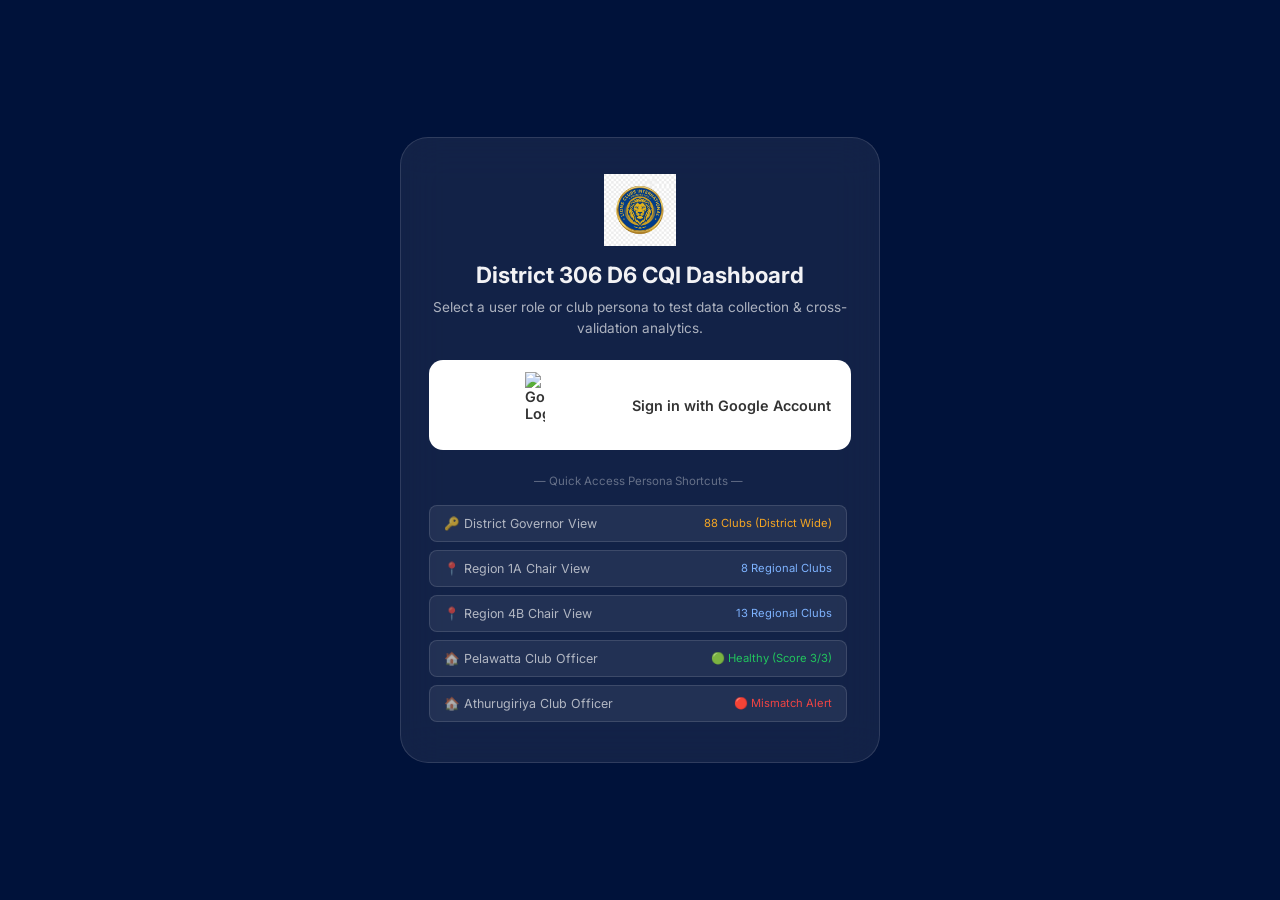
==== website/dashboard.html @ 41cb6fa5 "Initial commit Lion's Club" ====
<!DOCTYPE html>
<html lang="en">
<head>
<meta charset="UTF-8">
<meta name="viewport" content="width=device-width,initial-scale=1.0">
<title>CQI Dashboard | District 306 D6</title>
<link rel="stylesheet" href="css/style.css">
<link rel="icon" href="assets/lions-logo.png">
<style>
#loginGate { position:fixed; inset:0; background:var(--navy-deep); z-index:2000; display:flex; align-items:center; justify-content:center; padding:20px; }
.login-box { text-align:center; max-width:480px; width:100%; padding:36px 28px; background:var(--glass); border:1px solid var(--glass-border); border-radius:var(--r-xl); backdrop-filter:blur(20px); box-shadow:var(--shadow-xl); }
.login-box img { width:72px; margin:0 auto 16px; }
.login-box h2 { font-size:1.4rem; margin-bottom:8px; }
.login-box p { font-size:.85rem; margin-bottom:20px; color:var(--text-secondary); }
.google-btn { display:flex; align-items:center; justify-content:center; gap:12px; width:100%; padding:12px 20px; background:#fff; color:#333; border-radius:var(--r-md); font-weight:600; font-size:.9rem; transition:var(--t); cursor:pointer; border:none; font-family:var(--font); }
.google-btn:hover { transform:translateY(-2px); box-shadow:0 8px 24px rgba(0,0,0,.3); }
.google-btn img { width:20px; }
.demo-btns { margin-top:16px; display:flex; flex-direction:column; gap:8px; max-height:260px; overflow-y:auto; padding-right:4px; }
.demo-btn { padding:10px 14px; background:var(--glass); border:1px solid var(--glass-border); border-radius:var(--r-sm); font-size:.78rem; color:var(--text-secondary); cursor:pointer; font-family:var(--font); transition:var(--t); text-align:left; display:flex; align-items:center; justify-content:space-between; }
.demo-btn:hover { background:var(--glass-hover); color:#fff; border-color:var(--gold); }

.persona-bar { background:rgba(0, 45, 98, 0.6); border:1px solid var(--gold-border); border-radius:var(--r-md); padding:10px 16px; margin-bottom:20px; display:flex; align-items:center; gap:12px; flex-wrap:wrap; backdrop-filter:blur(12px); }
.persona-label { font-size:0.8rem; font-weight:700; color:var(--gold); text-transform:uppercase; letter-spacing:0.06em; display:flex; align-items:center; gap:6px; }

.section-card { background:var(--glass); border:1px solid var(--glass-border); border-radius:var(--r-lg); padding:24px; backdrop-filter:blur(20px); margin-bottom:24px; }
.section-card-title { font-size:.78rem; font-weight:700; letter-spacing:.12em; text-transform:uppercase; color:var(--gold); margin-bottom:18px; display:flex; align-items:center; gap:8px; }

/* Modal Styling */
.modal-overlay { position:fixed; inset:0; background:rgba(0,0,0,0.75); z-index:3000; display:none; align-items:center; justify-content:center; padding:20px; backdrop-filter:blur(8px); }
.modal-content { background:var(--surface); border:1px solid var(--glass-border); border-radius:var(--r-xl); max-width:800px; width:100%; max-height:90vh; overflow-y:auto; padding:28px; box-shadow:var(--shadow-xl); color:var(--text-primary); }
</style>
</head>
<body>
<!-- Login Gate -->
<div id="loginGate">
  <div class="login-box">
    <img src="assets/lions-logo.png" alt="Lions Logo">
    <h2>District 306 D6 CQI Dashboard</h2>
    <p>Select a user role or club persona to test data collection & cross-validation analytics.</p>
    <button class="google-btn" onclick="handleGoogleLogin()">
      <img src="https://www.gstatic.com/firebasejs/ui/2.0.0/images/auth/google.svg" alt="Google Logo">
      Sign in with Google Account
    </button>
    <div class="demo-btns">
      <div style="font-size:.72rem;color:var(--text-muted);margin:6px 0;text-align:center;">— Quick Access Persona Shortcuts —</div>
      <button class="demo-btn" onclick="demoLogin('tier1','governor@lions306d6.lk','Gov. District 306 D6')">
        <span>🔑 District Governor View</span><span style="font-size:0.7rem;color:var(--gold);">88 Clubs (District Wide)</span>
      </button>
      <button class="demo-btn" onclick="demoLogin('tier2','region1a@lions306d6.lk','Region 1A Chairperson','Region 1A')">
        <span>📍 Region 1A Chair View</span><span style="font-size:0.7rem;color:#7eb3ff;">8 Regional Clubs</span>
      </button>
      <button class="demo-btn" onclick="demoLogin('tier2','region4b@lions306d6.lk','Region 4B Chairperson','Region 4B')">
        <span>📍 Region 4B Chair View</span><span style="font-size:0.7rem;color:#7eb3ff;">13 Regional Clubs</span>
      </button>
      <button class="demo-btn" onclick="demoLogin('tier3','pelawatta@lions306d6.lk','Pelawatta CQI Officer')">
        <span>🏠 Pelawatta Club Officer</span><span style="font-size:0.7rem;color:var(--green);">🟢 Healthy (Score 3/3)</span>
      </button>
      <button class="demo-btn" onclick="demoLogin('tier3','athurugiriya@lions306d6.lk','Athurugiriya CQI Officer')">
        <span>🏠 Athurugiriya Club Officer</span><span style="font-size:0.7rem;color:var(--red);">🔴 Mismatch Alert</span>
      </button>
      <button class="demo-btn" onclick="demoLogin('tier3','pitakotte@lions306d6.lk','Pita Kotte CQI Officer')">
        <span>🏠 Pita Kotte Club Officer</span><span style="font-size:0.7rem;color:var(--red);">🔴 Mismatch Alert</span>
      </button>
      <button class="demo-btn" onclick="demoLogin('tier3','thalangamasouthnewcentury@lions306d6.lk','Thalangama South NC Officer')">
        <span>🏠 Thalangama South NC Officer</span><span style="font-size:0.7rem;color:var(--amber);">🟡 Warning (Hidden Issues)</span>
      </button>
    </div>
  </div>
</div>

<!-- Main App Layout -->
<div class="dash-layout" id="dashApp" style="display:none;">
  <aside class="dash-sidebar">
    <div class="dash-logo"><img src="assets/lions-logo.png" alt="Lions"><span>CQI 306 D6</span></div>
    <nav class="dash-nav">
      <a href="#overview" class="active"><span>📊</span> Overview</a>
      <a href="#heatmap"><span>🗺️</span> Health Heatmap</a>
      <a href="#alerts"><span>⚠️</span> Alerts</a>
      <a href="#solutions"><span>💡</span> Solution Bank</a>
      <a href="toolkits/index.html"><span>📋</span> Form Toolkits</a>
      <a href="index.html"><span>🏠</span> Public Home</a>
      <a href="#" id="logoutBtn" style="margin-top:auto;color:var(--red);"><span>↩</span> Switch / Logout</a>
    </nav>
  </aside>
  
  <main class="dash-main">
    <div class="dash-header">
      <div class="dash-title">
        <h2>District Health Dashboard</h2>
        <p id="tierBadge">🔑 Governor View</p>
      </div>
      <div style="display:flex;align-items:center;gap:12px;">
        <span class="live-dot" style="font-size:.82rem;color:var(--green);">Live System — August 2026</span>
        <div class="nav-user">
          <div class="nav-avatar">L</div>
          <span id="dashUserName">Lion Leader</span>
        </div>
      </div>
    </div>

    <!-- Active User & Club Switcher Bar -->
    <div class="persona-bar">
      <div class="persona-label">🎭 Active Persona Switcher:</div>
      <select id="personaModeSelect" class="form-control" style="max-width:210px;padding:6px 12px;font-size:0.82rem;">
        <option value="tier1">🔑 Governor (Tier 1 View)</option>
        <option value="tier2">📍 Region Chair (Tier 2 View)</option>
        <option value="tier3">🏠 Club Officer (Tier 3 View)</option>
      </select>

      <div id="personaRegionContainer" style="display:none;">
        <select id="personaRegionSelect" class="form-control" style="max-width:210px;padding:6px 12px;font-size:0.82rem;"></select>
      </div>

      <div id="personaClubContainer" style="display:none;">
        <select id="personaClubSelect" class="form-control" style="max-width:260px;padding:6px 12px;font-size:0.82rem;"></select>
      </div>
      <span style="font-size:0.75rem;color:var(--text-muted);margin-left:auto;">Acts as separate users in real-time</span>
    </div>

    <!-- Tier 3: Dedicated Club Officer View Section -->
    <div id="clubOfficerSection" style="display:none;"></div>

    <!-- Overall KPI Summary Scorecards -->
    <div class="kpi-row" id="overview">
      <div class="kpi-card kpi-green"><div class="kpi-num" id="kpiHealthy">68</div><div class="kpi-label">🟢 Healthy Clubs</div></div>
      <div class="kpi-card kpi-amber"><div class="kpi-num" id="kpiMonitor">14</div><div class="kpi-label">🟡 Under Monitor</div></div>
      <div class="kpi-card kpi-red"><div class="kpi-num" id="kpiCritical">6</div><div class="kpi-label">🔴 Critical — Mismatch Alerts</div></div>
    </div>

    <div id="tier1Only" style="display:none;">
      <div style="background:var(--red-bg);border:1px solid var(--red-border);border-radius:var(--r-md);padding:14px 20px;margin-bottom:24px;display:flex;align-items:center;gap:12px;flex-wrap:wrap;">
        <span style="font-size:1.2rem;">🚨</span>
        <span style="font-size:.85rem;color:var(--red);">District Executive Alert: <strong>6 clubs</strong> have reported data mismatches or hidden issues between self-reports (T1.3) and visit cards (T2.2).</span>
        <a href="#alerts" style="margin-left:auto;font-size:.8rem;font-weight:600;color:var(--amber);">View Alerts →</a>
      </div>
    </div>

    <!-- Filter & Search Controls -->
    <div id="filterBar" style="display:flex;gap:12px;margin-bottom:20px;flex-wrap:wrap;">
      <select id="filterRegion" class="form-control" style="max-width:200px;padding:10px 14px;">
        <option value="">All 10 Regions</option>
      </select>
      <select id="filterZone" class="form-control" style="max-width:160px;padding:10px 14px;">
        <option value="">All Zones</option>
        <option value="Zone 1">Zone 1</option>
        <option value="Zone 2">Zone 2</option>
        <option value="Zone 3">Zone 3</option>
      </select>
      <input type="text" id="searchClub" class="form-control" placeholder="🔍 Search among 88 clubs..." style="max-width:260px;padding:10px 14px;">
    </div>

    <!-- Health Heatmap Matrix Table -->
    <div class="section-card" id="heatmap">
      <div class="section-card-title">🗺️ District 306 D6 Health Heatmap (Click any club row to inspect full CQI Dossier)</div>
      <div style="overflow-x:auto;">
        <table class="heatmap-table">
          <thead>
            <tr>
              <th>Club Name</th>
              <th>Region</th>
              <th>Zone</th>
              <th>July</th>
              <th>August</th>
              <th>Validation Status</th>
              <th>Self Report (T1.3)</th>
              <th>Leader Audit (T2.2)</th>
            </tr>
          </thead>
          <tbody id="heatmapBody"></tbody>
        </table>
      </div>
    </div>

    <!-- Cross-Validation Alerts Section -->
    <div class="section-card" id="alerts">
      <div class="section-card-title">⚠️ Cross-Validation Alerts (Catching Data Manipulation)</div>
      <div id="alertsList"></div>
    </div>

    <!-- Solution Bank Section -->
    <div class="section-card" id="solutions">
      <div class="section-card-title">💡 Member Solution Bank (Toolkit 1.2 — Bottom-up Listening)</div>
      <div id="solutionsList"></div>
    </div>
  </main>
</div>

<!-- Club Dossier Modal -->
<div id="dossierModal" class="modal-overlay">
  <div class="modal-content">
    <div id="dossierModalBody"></div>
  </div>
</div>

<script src="js/mock-data.js"></script>
<script src="js/dashboard.js"></script>
<script>
async function handleGoogleLogin() {
  try {
    const { user, tier } = await loginWithGoogle();
    demoLogin(tier, user.email, user.displayName || user.email);
  } catch (e) {
    demoLogin('tier1', 'governor@lions306d6.lk', 'Gov. District 306 D6');
  }
}
</script>
</body>
</html>
---- website/css/style.css ----
﻿@import url('https://fonts.googleapis.com/css2?family=Inter:wght@300;400;500;600;700;800;900&display=swap');
:root{--navy:#003087;--navy-dark:#001f5b;--navy-deep:#00123a;--gold:#F5A623;--gold-light:#FFD166;--gold-dark:#C4841A;--green:#22C55E;--green-bg:rgba(34,197,94,.12);--green-border:rgba(34,197,94,.3);--amber:#F59E0B;--amber-bg:rgba(245,158,11,.12);--amber-border:rgba(245,158,11,.3);--red:#EF4444;--red-bg:rgba(239,68,68,.12);--red-border:rgba(239,68,68,.3);--text-primary:rgba(255,255,255,.95);--text-secondary:rgba(255,255,255,.65);--text-muted:rgba(255,255,255,.35);--glass:rgba(255,255,255,.07);--glass-md:rgba(255,255,255,.10);--glass-border:rgba(255,255,255,.12);--glass-hover:rgba(255,255,255,.13);--font:'Inter',system-ui,sans-serif;--r-sm:8px;--r-md:14px;--r-lg:20px;--r-xl:28px;--shadow-md:0 8px 30px rgba(0,0,0,.4);--t:all .3s cubic-bezier(.4,0,.2,1);}
*,*::before,*::after{margin:0;padding:0;box-sizing:border-box;}
html{scroll-behavior:smooth;}
body{font-family:var(--font);background:var(--navy-deep);color:var(--text-primary);line-height:1.6;overflow-x:hidden;}
a{color:inherit;text-decoration:none;}
img{max-width:100%;display:block;}
button{cursor:pointer;border:none;background:none;font-family:var(--font);}
input,select,textarea{font-family:var(--font);}
ul{list-style:none;}
h1{font-size:clamp(2rem,5vw,3.5rem);font-weight:800;line-height:1.1;}
h2{font-size:clamp(1.5rem,3vw,2.2rem);font-weight:700;line-height:1.2;}
h3{font-size:clamp(1.1rem,2vw,1.4rem);font-weight:600;}
p{color:var(--text-secondary);}
.container{max-width:1200px;margin:0 auto;padding:0 24px;}
.section{padding:100px 0;}
.section-sm{padding:60px 0;}
.text-gold{color:var(--gold);}
.text-center{text-align:center;}
.hidden{display:none!important;}
.section-label{display:inline-flex;align-items:center;gap:8px;font-size:.75rem;font-weight:700;letter-spacing:.15em;text-transform:uppercase;color:var(--gold);background:rgba(245,166,35,.1);border:1px solid rgba(245,166,35,.25);padding:6px 16px;border-radius:100px;margin-bottom:20px;}
.btn{display:inline-flex;align-items:center;gap:8px;padding:14px 28px;border-radius:var(--r-md);font-size:.9rem;font-weight:600;transition:var(--t);cursor:pointer;white-space:nowrap;border:2px solid transparent;}
.btn-primary{background:var(--gold);color:var(--navy-deep);box-shadow:0 4px 20px rgba(245,166,35,.35);}
.btn-primary:hover{background:var(--gold-light);transform:translateY(-2px);box-shadow:0 8px 30px rgba(245,166,35,.5);}
.btn-outline{background:transparent;color:#fff;border:2px solid var(--glass-border);}
.btn-outline:hover{background:var(--glass);border-color:rgba(255,255,255,.3);transform:translateY(-2px);}
.btn-glass{background:var(--glass);color:#fff;border:1px solid var(--glass-border);backdrop-filter:blur(10px);}
.btn-glass:hover{background:var(--glass-hover);transform:translateY(-2px);}
.btn-sm{padding:10px 20px;font-size:.8rem;}
.card{background:var(--glass);border:1px solid var(--glass-border);border-radius:var(--r-lg);padding:28px;backdrop-filter:blur(20px);transition:var(--t);}
.card:hover{background:var(--glass-hover);transform:translateY(-4px);box-shadow:var(--shadow-md);}
.badge-status{display:inline-flex;align-items:center;gap:6px;padding:4px 12px;border-radius:100px;font-size:.78rem;font-weight:600;}
.badge-green{background:var(--green-bg);color:var(--green);border:1px solid var(--green-border);}
.badge-amber{background:var(--amber-bg);color:var(--amber);border:1px solid var(--amber-border);}
.badge-red{background:var(--red-bg);color:var(--red);border:1px solid var(--red-border);}
.badge-gray{background:rgba(255,255,255,.06);color:var(--text-muted);border:1px solid rgba(255,255,255,.1);}
/* NAVBAR */
.navbar{position:fixed;top:0;left:0;right:0;z-index:1000;padding:16px 0;transition:var(--t);}
.navbar.scrolled{background:rgba(0,18,58,.92);backdrop-filter:blur(20px);border-bottom:1px solid var(--glass-border);padding:10px 0;}
.nav-inner{display:flex;align-items:center;justify-content:space-between;}
.nav-brand{display:flex;align-items:center;gap:12px;}
.nav-brand img{width:44px;height:44px;object-fit:contain;}
.nav-brand-text{display:flex;flex-direction:column;line-height:1.1;}
.nav-brand-text span:first-child{font-size:.65rem;font-weight:600;letter-spacing:.1em;text-transform:uppercase;color:var(--gold);}
.nav-brand-text span:last-child{font-size:.9rem;font-weight:700;color:#fff;}
.nav-links{display:flex;align-items:center;gap:8px;}
.nav-links a{padding:8px 14px;border-radius:var(--r-sm);font-size:.88rem;font-weight:500;color:var(--text-secondary);transition:var(--t);}
.nav-links a:hover,.nav-links a.active{color:#fff;background:var(--glass);}
.nav-actions{display:flex;align-items:center;gap:12px;}
.nav-user{display:flex;align-items:center;gap:10px;padding:6px 14px 6px 6px;background:var(--glass);border:1px solid var(--glass-border);border-radius:100px;}
.nav-avatar{width:30px;height:30px;border-radius:50%;background:var(--gold);display:flex;align-items:center;justify-content:center;font-size:.75rem;font-weight:700;color:var(--navy-deep);}
.nav-user span{font-size:.82rem;font-weight:500;}
.hamburger{display:none;flex-direction:column;gap:5px;padding:8px;cursor:pointer;}
.hamburger span{display:block;width:22px;height:2px;background:#fff;border-radius:2px;transition:var(--t);}
/* HERO */
.hero{min-height:100vh;display:flex;align-items:center;background:radial-gradient(ellipse at 20% 50%,rgba(0,48,135,.8) 0%,transparent 60%),radial-gradient(ellipse at 80% 20%,rgba(245,166,35,.08) 0%,transparent 50%),linear-gradient(135deg,var(--navy-deep) 0%,#000d2e 100%);position:relative;overflow:hidden;padding:120px 0 80px;}
.hero::before{content:'';position:absolute;inset:0;background:url("data:image/svg+xml,%3Csvg width='60' height='60' viewBox='0 0 60 60' xmlns='http://www.w3.org/2000/svg'%3E%3Cg fill='none' fill-rule='evenodd'%3E%3Cg fill='%23ffffff' fill-opacity='0.02'%3E%3Ccircle cx='30' cy='30' r='1'/%3E%3C/g%3E%3C/g%3E%3C/svg%3E");}
.hero-inner{display:grid;grid-template-columns:1fr 1fr;gap:60px;align-items:center;position:relative;z-index:1;}
.hero-badge{display:inline-flex;align-items:center;gap:8px;background:rgba(245,166,35,.1);border:1px solid rgba(245,166,35,.3);padding:8px 18px;border-radius:100px;font-size:.78rem;font-weight:600;color:var(--gold);margin-bottom:24px;letter-spacing:.05em;}
.hero-badge .dot{width:8px;height:8px;border-radius:50%;background:var(--gold);animation:pulse 2s infinite;}
.hero h1{margin-bottom:12px;}
.hero h1 span{background:linear-gradient(135deg,var(--gold) 0%,var(--gold-light) 100%);-webkit-background-clip:text;-webkit-text-fill-color:transparent;background-clip:text;}
.hero p{font-size:1.05rem;margin-bottom:36px;max-width:480px;}
.hero-ctas{display:flex;gap:14px;flex-wrap:wrap;}
/* HEALTH CARD */
.health-card{background:linear-gradient(135deg,rgba(0,48,135,.6),rgba(0,18,58,.8));border:1px solid rgba(245,166,35,.25);border-radius:var(--r-xl);padding:32px;backdrop-filter:blur(20px);box-shadow:0 0 60px rgba(245,166,35,.1);}
.health-card-title{font-size:.7rem;font-weight:700;letter-spacing:.15em;text-transform:uppercase;color:var(--gold);margin-bottom:6px;}
.health-card-sub{font-size:.82rem;color:var(--text-muted);margin-bottom:28px;}
.health-indicators{display:flex;flex-direction:column;gap:14px;}
.health-indicator{display:flex;align-items:center;gap:14px;padding:14px 18px;border-radius:var(--r-md);border:1px solid transparent;transition:var(--t);}
.health-indicator.green{background:var(--green-bg);border-color:var(--green-border);}
.health-indicator.amber{background:var(--amber-bg);border-color:var(--amber-border);}
.health-indicator.red{background:var(--red-bg);border-color:var(--red-border);}
.hi-icon{width:38px;height:38px;border-radius:50%;display:flex;align-items:center;justify-content:center;font-size:1rem;flex-shrink:0;}
.green .hi-icon{background:rgba(34,197,94,.2);}
.amber .hi-icon{background:rgba(245,158,11,.2);}
.red .hi-icon{background:rgba(239,68,68,.2);}
.hi-info{flex:1;}
.hi-label{font-size:.8rem;font-weight:600;margin-bottom:2px;}
.green .hi-label{color:var(--green);}
.amber .hi-label{color:var(--amber);}
.red .hi-label{color:var(--red);}
.hi-desc{font-size:.72rem;color:var(--text-muted);}
.hi-count{font-size:1.8rem;font-weight:800;}
.green .hi-count{color:var(--green);}
.amber .hi-count{color:var(--amber);}
.red .hi-count{color:var(--red);}
.health-footer{margin-top:20px;padding-top:16px;border-top:1px solid var(--glass-border);display:flex;justify-content:space-between;align-items:center;}
.health-footer span{font-size:.75rem;color:var(--text-muted);}
.live-dot{display:inline-flex;align-items:center;gap:6px;font-size:.75rem;color:var(--green);}
.live-dot::before{content:'';width:7px;height:7px;border-radius:50%;background:var(--green);animation:pulse 2s infinite;}
/* PILLARS */
.pillars-grid{display:grid;grid-template-columns:repeat(3,1fr);gap:24px;margin-top:48px;}
.pillar-card{background:var(--glass);border:1px solid var(--glass-border);border-radius:var(--r-lg);padding:32px;backdrop-filter:blur(20px);transition:var(--t);position:relative;overflow:hidden;}
.pillar-card::before{content:'';position:absolute;top:0;left:0;right:0;height:3px;background:linear-gradient(90deg,var(--gold),var(--gold-light));}
.pillar-card:hover{transform:translateY(-6px);box-shadow:0 20px 50px rgba(0,0,0,.4);}
.pillar-icon{width:56px;height:56px;border-radius:var(--r-md);background:rgba(245,166,35,.12);border:1px solid rgba(245,166,35,.2);display:flex;align-items:center;justify-content:center;font-size:1.5rem;margin-bottom:20px;}
.pillar-card h3{font-size:1.1rem;margin-bottom:10px;}
/* TOOLKITS GRID */
.toolkits-grid{display:grid;grid-template-columns:repeat(3,1fr);gap:20px;margin-top:48px;}
.toolkit-card{background:var(--glass);border:1px solid var(--glass-border);border-radius:var(--r-lg);padding:24px;backdrop-filter:blur(20px);transition:var(--t);display:flex;flex-direction:column;gap:14px;}
.toolkit-card:hover{background:var(--glass-hover);transform:translateY(-4px);box-shadow:var(--shadow-md);}
.toolkit-header{display:flex;align-items:flex-start;justify-content:space-between;gap:12px;}
.toolkit-icon{width:44px;height:44px;border-radius:var(--r-sm);display:flex;align-items:center;justify-content:center;font-size:1.2rem;flex-shrink:0;}
.mode1 .toolkit-icon{background:rgba(0,48,135,.4);border:1px solid rgba(100,150,255,.2);}
.mode2 .toolkit-icon{background:rgba(245,166,35,.1);border:1px solid rgba(245,166,35,.2);}
.toolkit-mode{font-size:.68rem;font-weight:700;letter-spacing:.1em;text-transform:uppercase;padding:4px 10px;border-radius:100px;}
.mode1 .toolkit-mode{background:rgba(100,150,255,.12);color:#7eb3ff;border:1px solid rgba(100,150,255,.2);}
.mode2 .toolkit-mode{background:rgba(245,166,35,.1);color:var(--gold);border:1px solid rgba(245,166,35,.2);}
.toolkit-card h4{font-size:.9rem;font-weight:600;line-height:1.3;}
.toolkit-card p{font-size:.78rem;color:var(--text-muted);line-height:1.5;}
.toolkit-link{display:inline-flex;align-items:center;gap:6px;font-size:.8rem;font-weight:600;color:var(--gold);margin-top:auto;}
.toolkit-link:hover{gap:10px;}
/* STATS BAR */
.stats-bar{background:linear-gradient(135deg,rgba(245,166,35,.08),rgba(0,48,135,.2));border:1px solid rgba(245,166,35,.15);border-radius:var(--r-xl);padding:40px;display:grid;grid-template-columns:repeat(4,1fr);gap:24px;text-align:center;}
.stat-item h3{font-size:2.5rem;font-weight:800;color:var(--gold);line-height:1;}
.stat-item p{font-size:.82rem;color:var(--text-secondary);margin-top:6px;}
/* FORMS */
.form-wrap{max-width:780px;margin:0 auto;}
.form-card{background:var(--glass);border:1px solid var(--glass-border);border-radius:var(--r-xl);padding:40px;backdrop-filter:blur(20px);}
.form-progress{display:flex;align-items:center;gap:8px;margin-bottom:32px;}
.progress-bar{flex:1;height:4px;background:var(--glass-md);border-radius:4px;overflow:hidden;}
.progress-fill{height:100%;background:linear-gradient(90deg,var(--gold),var(--gold-light));border-radius:4px;transition:width .4s ease;}
.progress-label{font-size:.78rem;font-weight:600;color:var(--text-muted);}
.form-group{margin-bottom:22px;}
.form-group label{display:block;font-size:.85rem;font-weight:600;margin-bottom:8px;color:var(--text-secondary);}
.form-group label span{color:var(--red);}
.form-control{width:100%;background:rgba(255,255,255,.06);border:1px solid var(--glass-border);border-radius:var(--r-md);padding:12px 16px;color:var(--text-primary);font-size:.9rem;transition:var(--t);outline:none;}
.form-control:focus{border-color:rgba(245,166,35,.5);background:rgba(255,255,255,.09);box-shadow:0 0 0 3px rgba(245,166,35,.08);}
.form-control option{background:var(--navy-dark);color:#fff;}
.domain-row{display:grid;grid-template-columns:1fr auto;align-items:center;gap:16px;padding:18px 20px;background:rgba(255,255,255,.04);border:1px solid var(--glass-border);border-radius:var(--r-md);margin-bottom:12px;transition:var(--t);}
.domain-row:hover{background:rgba(255,255,255,.07);}
.domain-info h4{font-size:.88rem;font-weight:600;margin-bottom:3px;}
.domain-info p{font-size:.75rem;color:var(--text-muted);}
.traffic-lights{display:flex;gap:8px;}
.tl-option{position:relative;}
.tl-option input{position:absolute;opacity:0;width:0;height:0;}
.tl-label{display:flex;align-items:center;gap:6px;padding:8px 14px;border-radius:var(--r-sm);border:2px solid transparent;cursor:pointer;font-size:.8rem;font-weight:600;transition:var(--t);}
.tl-option.green-opt .tl-label{background:var(--green-bg);color:var(--green);border-color:transparent;}
.tl-option.green-opt input:checked~.tl-label{border-color:var(--green);box-shadow:0 0 12px rgba(34,197,94,.3);}
.tl-option.amber-opt .tl-label{background:var(--amber-bg);color:var(--amber);border-color:transparent;}
.tl-option.amber-opt input:checked~.tl-label{border-color:var(--amber);box-shadow:0 0 12px rgba(245,158,11,.3);}
.tl-option.red-opt .tl-label{background:var(--red-bg);color:var(--red);border-color:transparent;}
.tl-option.red-opt input:checked~.tl-label{border-color:var(--red);box-shadow:0 0 12px rgba(239,68,68,.3);}
.form-actions{display:flex;justify-content:space-between;align-items:center;margin-top:32px;padding-top:24px;border-top:1px solid var(--glass-border);}
/* SUCCESS STATE */
.success-state{text-align:center;padding:60px 40px;}
.success-icon{width:80px;height:80px;border-radius:50%;background:var(--green-bg);border:2px solid var(--green-border);display:flex;align-items:center;justify-content:center;font-size:2rem;margin:0 auto 24px;}
/* FOOTER */
.footer{background:rgba(0,12,40,.8);border-top:1px solid var(--glass-border);padding:60px 0 30px;}
.footer-grid{display:grid;grid-template-columns:2fr 1fr 1fr 1fr;gap:48px;margin-bottom:48px;}
.footer-brand img{width:48px;margin-bottom:14px;}
.footer-brand p{font-size:.85rem;color:var(--text-muted);max-width:260px;margin-top:8px;}
.footer h5{font-size:.8rem;font-weight:700;letter-spacing:.1em;text-transform:uppercase;color:var(--gold);margin-bottom:16px;}
.footer ul li{margin-bottom:10px;}
.footer ul li a{font-size:.85rem;color:var(--text-muted);transition:var(--t);}
.footer ul li a:hover{color:#fff;}
.footer-bottom{padding-top:24px;border-top:1px solid var(--glass-border);display:flex;justify-content:space-between;align-items:center;}
.footer-bottom p{font-size:.78rem;color:var(--text-muted);}
/* DASHBOARD */
.dash-layout{display:grid;grid-template-columns:240px 1fr;min-height:100vh;}
.dash-sidebar{background:rgba(0,18,58,.95);border-right:1px solid var(--glass-border);padding:24px 0;position:sticky;top:0;height:100vh;overflow-y:auto;}
.dash-logo{padding:0 20px 24px;border-bottom:1px solid var(--glass-border);display:flex;align-items:center;gap:10px;}
.dash-logo img{width:36px;}
.dash-logo span{font-size:.85rem;font-weight:700;}
.dash-nav{padding:16px 12px;}
.dash-nav a{display:flex;align-items:center;gap:10px;padding:10px 12px;border-radius:var(--r-sm);font-size:.85rem;color:var(--text-secondary);transition:var(--t);margin-bottom:4px;}
.dash-nav a:hover,.dash-nav a.active{background:var(--glass);color:#fff;}
.dash-nav a span{font-size:1rem;}
.dash-main{padding:32px;overflow-y:auto;}
.dash-header{display:flex;justify-content:space-between;align-items:center;margin-bottom:32px;}
.dash-title h2{font-size:1.4rem;font-weight:700;}
.dash-title p{font-size:.82rem;color:var(--text-muted);}
.kpi-row{display:grid;grid-template-columns:repeat(3,1fr);gap:20px;margin-bottom:28px;}
.kpi-card{background:var(--glass);border:1px solid var(--glass-border);border-radius:var(--r-lg);padding:24px;backdrop-filter:blur(20px);position:relative;overflow:hidden;}
.kpi-card::after{content:'';position:absolute;bottom:0;left:0;right:0;height:3px;}
.kpi-green::after{background:var(--green);}
.kpi-amber::after{background:var(--amber);}
.kpi-red::after{background:var(--red);}
.kpi-num{font-size:2.8rem;font-weight:800;line-height:1;}
.kpi-green .kpi-num{color:var(--green);}
.kpi-amber .kpi-num{color:var(--amber);}
.kpi-red .kpi-num{color:var(--red);}
.kpi-label{font-size:.8rem;color:var(--text-muted);margin-top:4px;}
/* HEATMAP TABLE */
.heatmap-table{width:100%;border-collapse:collapse;}
.heatmap-table th{font-size:.75rem;font-weight:600;color:var(--text-muted);text-align:left;padding:10px 14px;border-bottom:1px solid var(--glass-border);}
.heatmap-table td{padding:10px 14px;border-bottom:1px solid rgba(255,255,255,.04);font-size:.85rem;}
.heatmap-table tr:hover td{background:rgba(255,255,255,.03);}
.hm-cell{width:36px;height:28px;border-radius:6px;display:flex;align-items:center;justify-content:center;font-size:.8rem;}
.hm-green{background:var(--green-bg);color:var(--green);}
.hm-amber{background:var(--amber-bg);color:var(--amber);}
.hm-red{background:var(--red-bg);color:var(--red);}
.hm-gray{background:rgba(255,255,255,.04);color:var(--text-muted);}
/* ANIMATIONS */
@keyframes pulse{0%,100%{opacity:1;}50%{opacity:.4;}}
@keyframes fadeInUp{from{opacity:0;transform:translateY(24px);}to{opacity:1;transform:translateY(0);}}
@keyframes countUp{from{opacity:0;}to{opacity:1;}}
.fade-in{animation:fadeInUp .6s ease forwards;}
/* RESPONSIVE */
@media(max-width:1024px){.hero-inner{grid-template-columns:1fr;}.health-card{display:none;}.pillars-grid,.toolkits-grid{grid-template-columns:repeat(2,1fr);}.stats-bar{grid-template-columns:repeat(2,1fr);}.footer-grid{grid-template-columns:1fr 1fr;}.dash-layout{grid-template-columns:1fr;}.dash-sidebar{display:none;}}
@media(max-width:768px){.nav-links{display:none;}.hamburger{display:flex;}.pillars-grid,.toolkits-grid{grid-template-columns:1fr;}.stats-bar{grid-template-columns:1fr 1fr;}.kpi-row{grid-template-columns:1fr;}.footer-grid{grid-template-columns:1fr;}.form-card{padding:24px;}.domain-row{grid-template-columns:1fr;gap:12px;}.traffic-lights{flex-wrap:wrap;}}
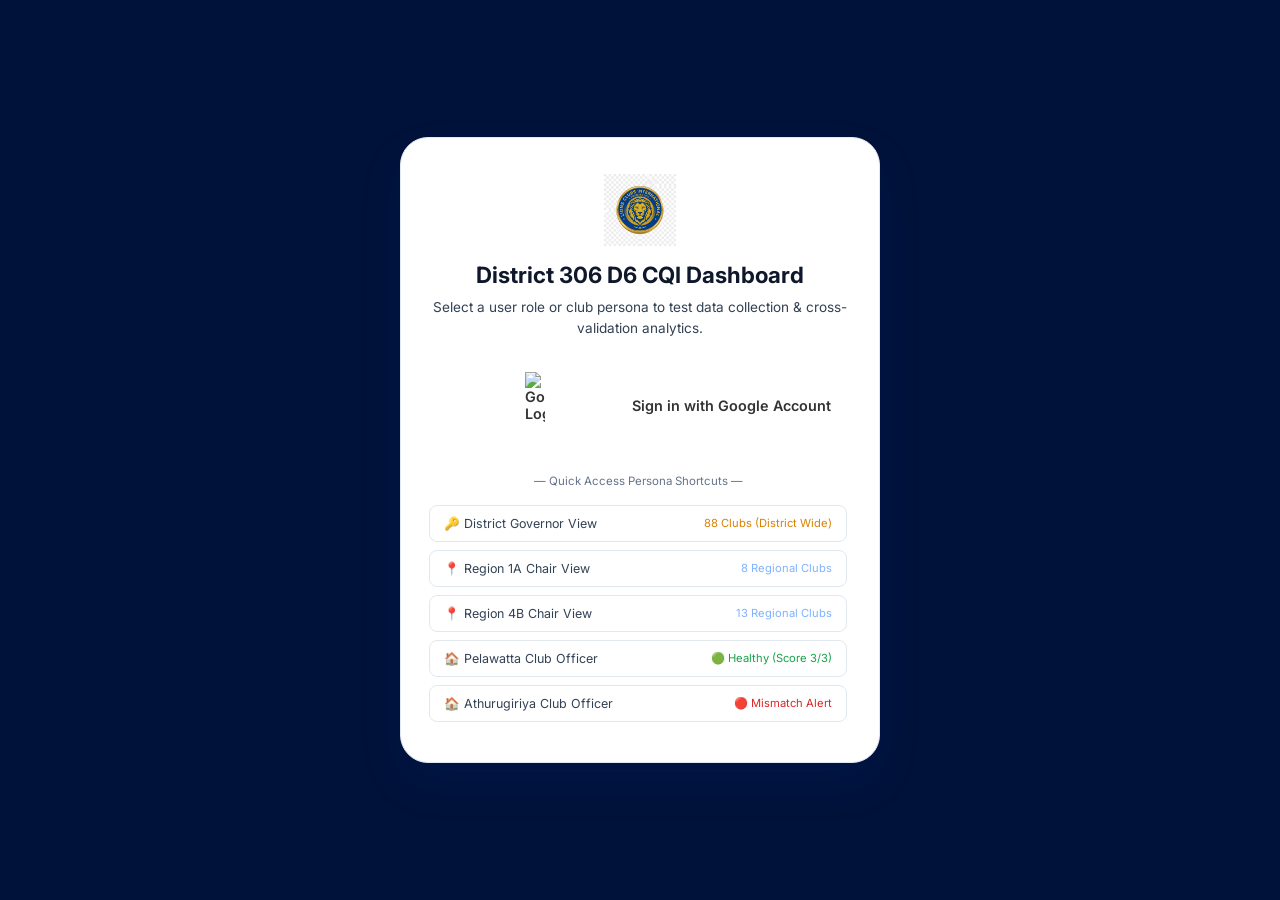
==== commit a84f701a: "Add Light Theme default and Dark Theme switcher while preserving gold and blue brand colors" ====
--- a/website/dashboard.html
+++ b/website/dashboard.html
@@ -89,7 +89,7 @@
         <h2>District Health Dashboard</h2>
         <p id="tierBadge">🔑 Governor View</p>
       </div>
-      <div style="display:flex;align-items:center;gap:12px;">
+      <div style="display:flex;align-items:center;gap:12px;" class="nav-actions">
         <span class="live-dot" style="font-size:.82rem;color:var(--green);">Live System — August 2026</span>
         <div class="nav-user">
           <div class="nav-avatar">L</div>
@@ -193,6 +193,7 @@
 </div>
 
 <script src="js/mock-data.js"></script>
+<script src="js/main.js"></script>
 <script src="js/dashboard.js"></script>
 <script>
 async function handleGoogleLogin() {
--- a/website/css/style.css
+++ b/website/css/style.css
@@ -1,202 +1,589 @@
-﻿@import url('https://fonts.googleapis.com/css2?family=Inter:wght@300;400;500;600;700;800;900&display=swap');
-:root{--navy:#003087;--navy-dark:#001f5b;--navy-deep:#00123a;--gold:#F5A623;--gold-light:#FFD166;--gold-dark:#C4841A;--green:#22C55E;--green-bg:rgba(34,197,94,.12);--green-border:rgba(34,197,94,.3);--amber:#F59E0B;--amber-bg:rgba(245,158,11,.12);--amber-border:rgba(245,158,11,.3);--red:#EF4444;--red-bg:rgba(239,68,68,.12);--red-border:rgba(239,68,68,.3);--text-primary:rgba(255,255,255,.95);--text-secondary:rgba(255,255,255,.65);--text-muted:rgba(255,255,255,.35);--glass:rgba(255,255,255,.07);--glass-md:rgba(255,255,255,.10);--glass-border:rgba(255,255,255,.12);--glass-hover:rgba(255,255,255,.13);--font:'Inter',system-ui,sans-serif;--r-sm:8px;--r-md:14px;--r-lg:20px;--r-xl:28px;--shadow-md:0 8px 30px rgba(0,0,0,.4);--t:all .3s cubic-bezier(.4,0,.2,1);}
-*,*::before,*::after{margin:0;padding:0;box-sizing:border-box;}
-html{scroll-behavior:smooth;}
-body{font-family:var(--font);background:var(--navy-deep);color:var(--text-primary);line-height:1.6;overflow-x:hidden;}
-a{color:inherit;text-decoration:none;}
-img{max-width:100%;display:block;}
-button{cursor:pointer;border:none;background:none;font-family:var(--font);}
-input,select,textarea{font-family:var(--font);}
-ul{list-style:none;}
-h1{font-size:clamp(2rem,5vw,3.5rem);font-weight:800;line-height:1.1;}
-h2{font-size:clamp(1.5rem,3vw,2.2rem);font-weight:700;line-height:1.2;}
-h3{font-size:clamp(1.1rem,2vw,1.4rem);font-weight:600;}
-p{color:var(--text-secondary);}
-.container{max-width:1200px;margin:0 auto;padding:0 24px;}
-.section{padding:100px 0;}
-.section-sm{padding:60px 0;}
-.text-gold{color:var(--gold);}
-.text-center{text-align:center;}
-.hidden{display:none!important;}
-.section-label{display:inline-flex;align-items:center;gap:8px;font-size:.75rem;font-weight:700;letter-spacing:.15em;text-transform:uppercase;color:var(--gold);background:rgba(245,166,35,.1);border:1px solid rgba(245,166,35,.25);padding:6px 16px;border-radius:100px;margin-bottom:20px;}
-.btn{display:inline-flex;align-items:center;gap:8px;padding:14px 28px;border-radius:var(--r-md);font-size:.9rem;font-weight:600;transition:var(--t);cursor:pointer;white-space:nowrap;border:2px solid transparent;}
-.btn-primary{background:var(--gold);color:var(--navy-deep);box-shadow:0 4px 20px rgba(245,166,35,.35);}
-.btn-primary:hover{background:var(--gold-light);transform:translateY(-2px);box-shadow:0 8px 30px rgba(245,166,35,.5);}
-.btn-outline{background:transparent;color:#fff;border:2px solid var(--glass-border);}
-.btn-outline:hover{background:var(--glass);border-color:rgba(255,255,255,.3);transform:translateY(-2px);}
-.btn-glass{background:var(--glass);color:#fff;border:1px solid var(--glass-border);backdrop-filter:blur(10px);}
-.btn-glass:hover{background:var(--glass-hover);transform:translateY(-2px);}
-.btn-sm{padding:10px 20px;font-size:.8rem;}
-.card{background:var(--glass);border:1px solid var(--glass-border);border-radius:var(--r-lg);padding:28px;backdrop-filter:blur(20px);transition:var(--t);}
-.card:hover{background:var(--glass-hover);transform:translateY(-4px);box-shadow:var(--shadow-md);}
-.badge-status{display:inline-flex;align-items:center;gap:6px;padding:4px 12px;border-radius:100px;font-size:.78rem;font-weight:600;}
-.badge-green{background:var(--green-bg);color:var(--green);border:1px solid var(--green-border);}
-.badge-amber{background:var(--amber-bg);color:var(--amber);border:1px solid var(--amber-border);}
-.badge-red{background:var(--red-bg);color:var(--red);border:1px solid var(--red-border);}
-.badge-gray{background:rgba(255,255,255,.06);color:var(--text-muted);border:1px solid rgba(255,255,255,.1);}
+@import url('https://fonts.googleapis.com/css2?family=Inter:wght@300;400;500;600;700;800;900&display=swap');
+
+/* ==========================================================================
+   CQI DUAL MECHANISM DESIGN SYSTEM (DISTRICT 306 D6)
+   Supports Light Mode (Default) & Dark Mode via [data-theme="dark"]
+   ========================================================================== */
+
+:root {
+  --theme: light;
+
+  /* Brand Palette Constants */
+  --navy: #003087;
+  --navy-dark: #001f5b;
+  --navy-deep: #00123a;
+  --navy-accent: #0046c7;
+  
+  --gold: #D98200; /* Contrast-optimized Lions Gold for light background */
+  --gold-bright: #F5A623;
+  --gold-light: #FFF8E6;
+  --gold-border: rgba(217, 130, 0, 0.3);
+
+  /* Traffic Light Indicators */
+  --green: #16A34A;
+  --green-bg: rgba(22, 163, 74, 0.08);
+  --green-border: rgba(22, 163, 74, 0.25);
+
+  --amber: #D97706;
+  --amber-bg: rgba(217, 119, 6, 0.08);
+  --amber-border: rgba(217, 119, 6, 0.25);
+
+  --red: #DC2626;
+  --red-bg: rgba(220, 38, 38, 0.08);
+  --red-border: rgba(220, 38, 38, 0.25);
+
+  /* Surfaces & Backgrounds */
+  --bg-main: #FFFFFF;
+  --bg-subtle: #F8FAFC;
+  --bg-header: rgba(255, 255, 255, 0.95);
+  --bg-sidebar: #F8FAFC;
+  --bg-footer: #0F172A;
+  --bg-footer-text: #E2E8F0;
+
+  --hero-bg: linear-gradient(135deg, #F8FAFC 0%, #EFF6FF 50%, #FFFBEB 100%);
+  --hero-card-bg: #FFFFFF;
+  --section-alt-bg: #F8FAFC;
+
+  /* Typography */
+  --text-primary: #0F172A;
+  --text-secondary: #334155;
+  --text-muted: #64748B;
+  --text-inverse: #FFFFFF;
+  --nav-brand-title: #003087;
+  --nav-link-color: #475569;
+  --nav-link-hover: #003087;
+
+  /* Card & Glass System */
+  --glass: #FFFFFF;
+  --glass-md: rgba(0, 48, 135, 0.04);
+  --glass-border: #E2E8F0;
+  --glass-hover: #F1F5F9;
+
+  --surface: #FFFFFF;
+  --border-subtle: #E2E8F0;
+  --card-bg: #FFFFFF;
+  --card-border: #E2E8F0;
+  --card-shadow: 0 10px 30px -5px rgba(0, 48, 135, 0.08);
+
+  /* Form Controls */
+  --input-bg: #FFFFFF;
+  --input-border: #CBD5E1;
+  --input-text: #0F172A;
+  --input-option-bg: #FFFFFF;
+
+  /* Buttons */
+  --btn-primary-bg: #F5A623;
+  --btn-primary-text: #00123a;
+  --btn-outline-border: #CBD5E1;
+  --btn-outline-text: #003087;
+  --btn-outline-hover-bg: #F1F5F9;
+
+  --font: 'Inter', system-ui, -apple-system, sans-serif;
+  --r-sm: 8px;
+  --r-md: 14px;
+  --r-lg: 20px;
+  --r-xl: 28px;
+  --shadow-md: 0 8px 30px rgba(0, 48, 135, 0.10);
+  --shadow-xl: 0 20px 40px rgba(0, 48, 135, 0.15);
+  --t: all .3s cubic-bezier(.4, 0, .2, 1);
+}
+
+/* Dark Theme Overrides */
+[data-theme="dark"] {
+  --theme: dark;
+
+  --gold: #F5A623;
+  --gold-bright: #FFD166;
+  --gold-light: rgba(245, 166, 35, 0.15);
+  --gold-border: rgba(245, 166, 35, 0.3);
+
+  --green: #22C55E;
+  --green-bg: rgba(34, 197, 94, 0.12);
+  --green-border: rgba(34, 197, 94, 0.3);
+
+  --amber: #F59E0B;
+  --amber-bg: rgba(245, 158, 11, 0.12);
+  --amber-border: rgba(245, 158, 11, 0.3);
+
+  --red: #EF4444;
+  --red-bg: rgba(239, 68, 68, 0.12);
+  --red-border: rgba(239, 68, 68, 0.3);
+
+  --bg-main: #00123a;
+  --bg-subtle: #00194d;
+  --bg-header: rgba(0, 18, 58, 0.92);
+  --bg-sidebar: rgba(0, 18, 58, 0.95);
+  --bg-footer: #000c28;
+  --bg-footer-text: rgba(255, 255, 255, 0.45);
+
+  --hero-bg: radial-gradient(ellipse at 20% 50%, rgba(0, 48, 135, .8) 0%, transparent 60%), radial-gradient(ellipse at 80% 20%, rgba(245, 166, 35, .08) 0%, transparent 50%), linear-gradient(135deg, #00123a 0%, #000d2e 100%);
+  --hero-card-bg: linear-gradient(135deg, rgba(0, 48, 135, .6), rgba(0, 18, 58, .8));
+  --section-alt-bg: #001746;
+
+  --text-primary: rgba(255, 255, 255, 0.95);
+  --text-secondary: rgba(255, 255, 255, 0.70);
+  --text-muted: rgba(255, 255, 255, 0.45);
+  --text-inverse: #0F172A;
+  --nav-brand-title: #FFFFFF;
+  --nav-link-color: rgba(255, 255, 255, 0.65);
+  --nav-link-hover: #FFFFFF;
+
+  --glass: rgba(255, 255, 255, 0.07);
+  --glass-md: rgba(255, 255, 255, 0.10);
+  --glass-border: rgba(255, 255, 255, 0.12);
+  --glass-hover: rgba(255, 255, 255, 0.13);
+
+  --surface: rgba(255, 255, 255, 0.05);
+  --border-subtle: rgba(255, 255, 255, 0.12);
+  --card-bg: rgba(255, 255, 255, 0.05);
+  --card-border: rgba(255, 255, 255, 0.12);
+  --card-shadow: 0 8px 30px rgba(0, 0, 0, 0.4);
+
+  --input-bg: rgba(255, 255, 255, 0.06);
+  --input-border: rgba(255, 255, 255, 0.12);
+  --input-text: #FFFFFF;
+  --input-option-bg: #001f5b;
+
+  --btn-primary-bg: #F5A623;
+  --btn-primary-text: #00123a;
+  --btn-outline-border: rgba(255, 255, 255, 0.2);
+  --btn-outline-text: #FFFFFF;
+  --btn-outline-hover-bg: rgba(255, 255, 255, 0.1);
+
+  --shadow-md: 0 8px 30px rgba(0, 0, 0, 0.4);
+  --shadow-xl: 0 20px 40px rgba(0, 0, 0, 0.6);
+}
+
+/* Reset & Base Styles */
+*, *::before, *::after { margin: 0; padding: 0; box-sizing: border-box; }
+html { scroll-behavior: smooth; }
+body {
+  font-family: var(--font);
+  background: var(--bg-main);
+  color: var(--text-primary);
+  line-height: 1.6;
+  overflow-x: hidden;
+  transition: background-color 0.3s ease, color 0.3s ease;
+}
+a { color: inherit; text-decoration: none; }
+img { max-width: 100%; display: block; }
+button { cursor: pointer; border: none; background: none; font-family: var(--font); }
+input, select, textarea { font-family: var(--font); }
+ul { list-style: none; }
+
+h1 { font-size: clamp(2rem, 5vw, 3.5rem); font-weight: 800; line-height: 1.1; color: var(--text-primary); }
+h2 { font-size: clamp(1.5rem, 3vw, 2.2rem); font-weight: 700; line-height: 1.2; color: var(--text-primary); }
+h3 { font-size: clamp(1.1rem, 2vw, 1.4rem); font-weight: 600; color: var(--text-primary); }
+h4 { font-size: 1rem; font-weight: 600; color: var(--text-primary); }
+p { color: var(--text-secondary); }
+
+/* Layout Utilities */
+.container { max-width: 1200px; margin: 0 auto; padding: 0 24px; }
+.section { padding: 100px 0; }
+.section-sm { padding: 60px 0; }
+.section-alt { background: var(--section-alt-bg); }
+.text-gold { color: var(--gold) !important; }
+.text-navy { color: var(--navy) !important; }
+.text-center { text-align: center; }
+.hidden { display: none !important; }
+
+.section-label {
+  display: inline-flex;
+  align-items: center;
+  gap: 8px;
+  font-size: .75rem;
+  font-weight: 700;
+  letter-spacing: .15em;
+  text-transform: uppercase;
+  color: var(--gold);
+  background: var(--gold-light);
+  border: 1px solid var(--gold-border);
+  padding: 6px 16px;
+  border-radius: 100px;
+  margin-bottom: 20px;
+}
+
+/* Buttons */
+.btn {
+  display: inline-flex;
+  align-items: center;
+  gap: 8px;
+  padding: 14px 28px;
+  border-radius: var(--r-md);
+  font-size: .9rem;
+  font-weight: 600;
+  transition: var(--t);
+  cursor: pointer;
+  white-space: nowrap;
+  border: 2px solid transparent;
+}
+.btn-primary {
+  background: var(--btn-primary-bg);
+  color: var(--btn-primary-text);
+  box-shadow: 0 4px 20px rgba(245, 166, 35, .35);
+}
+.btn-primary:hover {
+  background: #E59400;
+  transform: translateY(-2px);
+  box-shadow: 0 8px 30px rgba(245, 166, 35, .5);
+}
+.btn-outline {
+  background: transparent;
+  color: var(--btn-outline-text);
+  border: 2px solid var(--btn-outline-border);
+}
+.btn-outline:hover {
+  background: var(--btn-outline-hover-bg);
+  border-color: var(--gold);
+  transform: translateY(-2px);
+}
+.btn-glass {
+  background: var(--glass);
+  color: var(--text-primary);
+  border: 1px solid var(--glass-border);
+  backdrop-filter: blur(10px);
+}
+.btn-glass:hover {
+  background: var(--glass-hover);
+  transform: translateY(-2px);
+}
+.btn-sm { padding: 10px 20px; font-size: .8rem; }
+
+/* Theme Switcher Toggle */
+.btn-theme-toggle {
+  display: inline-flex;
+  align-items: center;
+  gap: 6px;
+  padding: 8px 14px;
+  border-radius: 100px;
+  font-size: 0.8rem;
+  font-weight: 600;
+  background: var(--glass-hover);
+  color: var(--text-primary);
+  border: 1px solid var(--glass-border);
+  transition: var(--t);
+  cursor: pointer;
+}
+.btn-theme-toggle:hover {
+  border-color: var(--gold);
+  transform: translateY(-1px);
+}
+
+/* Cards & Badges */
+.card {
+  background: var(--card-bg);
+  border: 1px solid var(--card-border);
+  border-radius: var(--r-lg);
+  padding: 28px;
+  backdrop-filter: blur(20px);
+  transition: var(--t);
+  box-shadow: var(--card-shadow);
+}
+.card:hover {
+  background: var(--glass-hover);
+  transform: translateY(-4px);
+  box-shadow: var(--shadow-md);
+}
+
+.badge-status { display: inline-flex; align-items: center; gap: 6px; padding: 4px 12px; border-radius: 100px; font-size: .78rem; font-weight: 600; }
+.badge-green { background: var(--green-bg); color: var(--green); border: 1px solid var(--green-border); }
+.badge-amber { background: var(--amber-bg); color: var(--amber); border: 1px solid var(--amber-border); }
+.badge-red { background: var(--red-bg); color: var(--red); border: 1px solid var(--red-border); }
+.badge-gray { background: var(--glass-md); color: var(--text-muted); border: 1px solid var(--glass-border); }
+
 /* NAVBAR */
-.navbar{position:fixed;top:0;left:0;right:0;z-index:1000;padding:16px 0;transition:var(--t);}
-.navbar.scrolled{background:rgba(0,18,58,.92);backdrop-filter:blur(20px);border-bottom:1px solid var(--glass-border);padding:10px 0;}
-.nav-inner{display:flex;align-items:center;justify-content:space-between;}
-.nav-brand{display:flex;align-items:center;gap:12px;}
-.nav-brand img{width:44px;height:44px;object-fit:contain;}
-.nav-brand-text{display:flex;flex-direction:column;line-height:1.1;}
-.nav-brand-text span:first-child{font-size:.65rem;font-weight:600;letter-spacing:.1em;text-transform:uppercase;color:var(--gold);}
-.nav-brand-text span:last-child{font-size:.9rem;font-weight:700;color:#fff;}
-.nav-links{display:flex;align-items:center;gap:8px;}
-.nav-links a{padding:8px 14px;border-radius:var(--r-sm);font-size:.88rem;font-weight:500;color:var(--text-secondary);transition:var(--t);}
-.nav-links a:hover,.nav-links a.active{color:#fff;background:var(--glass);}
-.nav-actions{display:flex;align-items:center;gap:12px;}
-.nav-user{display:flex;align-items:center;gap:10px;padding:6px 14px 6px 6px;background:var(--glass);border:1px solid var(--glass-border);border-radius:100px;}
-.nav-avatar{width:30px;height:30px;border-radius:50%;background:var(--gold);display:flex;align-items:center;justify-content:center;font-size:.75rem;font-weight:700;color:var(--navy-deep);}
-.nav-user span{font-size:.82rem;font-weight:500;}
-.hamburger{display:none;flex-direction:column;gap:5px;padding:8px;cursor:pointer;}
-.hamburger span{display:block;width:22px;height:2px;background:#fff;border-radius:2px;transition:var(--t);}
+.navbar { position: fixed; top: 0; left: 0; right: 0; z-index: 1000; padding: 16px 0; transition: var(--t); }
+.navbar.scrolled { background: var(--bg-header); backdrop-filter: blur(20px); border-bottom: 1px solid var(--glass-border); padding: 10px 0; box-shadow: 0 4px 20px rgba(0,0,0,0.05); }
+.nav-inner { display: flex; align-items: center; justify-content: space-between; }
+.nav-brand { display: flex; align-items: center; gap: 12px; }
+.nav-brand img { width: 44px; height: 44px; object-fit: contain; }
+.nav-brand-text { display: flex; flex-direction: column; line-height: 1.1; }
+.nav-brand-text span:first-child { font-size: .65rem; font-weight: 600; letter-spacing: .1em; text-transform: uppercase; color: var(--gold); }
+.nav-brand-text span:last-child { font-size: .9rem; font-weight: 700; color: var(--nav-brand-title); }
+
+.nav-links { display: flex; align-items: center; gap: 8px; }
+.nav-links a { padding: 8px 14px; border-radius: var(--r-sm); font-size: .88rem; font-weight: 500; color: var(--nav-link-color); transition: var(--t); }
+.nav-links a:hover, .nav-links a.active { color: var(--nav-link-hover); background: var(--glass-hover); font-weight: 600; }
+
+.nav-actions { display: flex; align-items: center; gap: 12px; }
+.nav-user { display: flex; align-items: center; gap: 10px; padding: 6px 14px 6px 6px; background: var(--glass); border: 1px solid var(--glass-border); border-radius: 100px; }
+.nav-avatar { width: 30px; height: 30px; border-radius: 50%; background: var(--gold); display: flex; align-items: center; justify-content: center; font-size: .75rem; font-weight: 700; color: #00123a; }
+.nav-user span { font-size: .82rem; font-weight: 500; color: var(--text-primary); }
+.hamburger { display: none; flex-direction: column; gap: 5px; padding: 8px; cursor: pointer; }
+.hamburger span { display: block; width: 22px; height: 2px; background: var(--text-primary); border-radius: 2px; transition: var(--t); }
+
 /* HERO */
-.hero{min-height:100vh;display:flex;align-items:center;background:radial-gradient(ellipse at 20% 50%,rgba(0,48,135,.8) 0%,transparent 60%),radial-gradient(ellipse at 80% 20%,rgba(245,166,35,.08) 0%,transparent 50%),linear-gradient(135deg,var(--navy-deep) 0%,#000d2e 100%);position:relative;overflow:hidden;padding:120px 0 80px;}
-.hero::before{content:'';position:absolute;inset:0;background:url("data:image/svg+xml,%3Csvg width='60' height='60' viewBox='0 0 60 60' xmlns='http://www.w3.org/2000/svg'%3E%3Cg fill='none' fill-rule='evenodd'%3E%3Cg fill='%23ffffff' fill-opacity='0.02'%3E%3Ccircle cx='30' cy='30' r='1'/%3E%3C/g%3E%3C/g%3E%3C/svg%3E");}
-.hero-inner{display:grid;grid-template-columns:1fr 1fr;gap:60px;align-items:center;position:relative;z-index:1;}
-.hero-badge{display:inline-flex;align-items:center;gap:8px;background:rgba(245,166,35,.1);border:1px solid rgba(245,166,35,.3);padding:8px 18px;border-radius:100px;font-size:.78rem;font-weight:600;color:var(--gold);margin-bottom:24px;letter-spacing:.05em;}
-.hero-badge .dot{width:8px;height:8px;border-radius:50%;background:var(--gold);animation:pulse 2s infinite;}
-.hero h1{margin-bottom:12px;}
-.hero h1 span{background:linear-gradient(135deg,var(--gold) 0%,var(--gold-light) 100%);-webkit-background-clip:text;-webkit-text-fill-color:transparent;background-clip:text;}
-.hero p{font-size:1.05rem;margin-bottom:36px;max-width:480px;}
-.hero-ctas{display:flex;gap:14px;flex-wrap:wrap;}
+.hero {
+  min-height: 100vh;
+  display: flex;
+  align-items: center;
+  background: var(--hero-bg);
+  position: relative;
+  overflow: hidden;
+  padding: 120px 0 80px;
+}
+.hero-inner { display: grid; grid-template-columns: 1fr 1fr; gap: 60px; align-items: center; position: relative; z-index: 1; }
+.hero-badge {
+  display: inline-flex;
+  align-items: center;
+  gap: 8px;
+  background: var(--gold-light);
+  border: 1px solid var(--gold-border);
+  padding: 8px 18px;
+  border-radius: 100px;
+  font-size: .78rem;
+  font-weight: 600;
+  color: var(--gold);
+  margin-bottom: 24px;
+  letter-spacing: .05em;
+}
+.hero-badge .dot { width: 8px; height: 8px; border-radius: 50%; background: var(--gold); animation: pulse 2s infinite; }
+.hero h1 { margin-bottom: 12px; }
+.hero h1 span { background: linear-gradient(135deg, var(--gold) 0%, var(--gold-bright) 100%); -webkit-background-clip: text; -webkit-text-fill-color: transparent; background-clip: text; }
+.hero p { font-size: 1.05rem; margin-bottom: 36px; max-width: 480px; }
+.hero-ctas { display: flex; gap: 14px; flex-wrap: wrap; }
+
 /* HEALTH CARD */
-.health-card{background:linear-gradient(135deg,rgba(0,48,135,.6),rgba(0,18,58,.8));border:1px solid rgba(245,166,35,.25);border-radius:var(--r-xl);padding:32px;backdrop-filter:blur(20px);box-shadow:0 0 60px rgba(245,166,35,.1);}
-.health-card-title{font-size:.7rem;font-weight:700;letter-spacing:.15em;text-transform:uppercase;color:var(--gold);margin-bottom:6px;}
-.health-card-sub{font-size:.82rem;color:var(--text-muted);margin-bottom:28px;}
-.health-indicators{display:flex;flex-direction:column;gap:14px;}
-.health-indicator{display:flex;align-items:center;gap:14px;padding:14px 18px;border-radius:var(--r-md);border:1px solid transparent;transition:var(--t);}
-.health-indicator.green{background:var(--green-bg);border-color:var(--green-border);}
-.health-indicator.amber{background:var(--amber-bg);border-color:var(--amber-border);}
-.health-indicator.red{background:var(--red-bg);border-color:var(--red-border);}
-.hi-icon{width:38px;height:38px;border-radius:50%;display:flex;align-items:center;justify-content:center;font-size:1rem;flex-shrink:0;}
-.green .hi-icon{background:rgba(34,197,94,.2);}
-.amber .hi-icon{background:rgba(245,158,11,.2);}
-.red .hi-icon{background:rgba(239,68,68,.2);}
-.hi-info{flex:1;}
-.hi-label{font-size:.8rem;font-weight:600;margin-bottom:2px;}
-.green .hi-label{color:var(--green);}
-.amber .hi-label{color:var(--amber);}
-.red .hi-label{color:var(--red);}
-.hi-desc{font-size:.72rem;color:var(--text-muted);}
-.hi-count{font-size:1.8rem;font-weight:800;}
-.green .hi-count{color:var(--green);}
-.amber .hi-count{color:var(--amber);}
-.red .hi-count{color:var(--red);}
-.health-footer{margin-top:20px;padding-top:16px;border-top:1px solid var(--glass-border);display:flex;justify-content:space-between;align-items:center;}
-.health-footer span{font-size:.75rem;color:var(--text-muted);}
-.live-dot{display:inline-flex;align-items:center;gap:6px;font-size:.75rem;color:var(--green);}
-.live-dot::before{content:'';width:7px;height:7px;border-radius:50%;background:var(--green);animation:pulse 2s infinite;}
+.health-card {
+  background: var(--hero-card-bg);
+  border: 1px solid var(--card-border);
+  border-radius: var(--r-xl);
+  padding: 32px;
+  backdrop-filter: blur(20px);
+  box-shadow: var(--card-shadow);
+}
+.health-card-title { font-size: .7rem; font-weight: 700; letter-spacing: .15em; text-transform: uppercase; color: var(--gold); margin-bottom: 6px; }
+.health-card-sub { font-size: .82rem; color: var(--text-muted); margin-bottom: 28px; }
+.health-indicators { display: flex; flex-direction: column; gap: 14px; }
+.health-indicator { display: flex; align-items: center; gap: 14px; padding: 14px 18px; border-radius: var(--r-md); border: 1px solid transparent; transition: var(--t); }
+.health-indicator.green { background: var(--green-bg); border-color: var(--green-border); }
+.health-indicator.amber { background: var(--amber-bg); border-color: var(--amber-border); }
+.health-indicator.red { background: var(--red-bg); border-color: var(--red-border); }
+
+.hi-icon { width: 38px; height: 38px; border-radius: 50%; display: flex; align-items: center; justify-content: center; font-size: 1rem; flex-shrink: 0; }
+.green .hi-icon { background: rgba(34,197,94,.2); }
+.amber .hi-icon { background: rgba(245,158,11,.2); }
+.red .hi-icon { background: rgba(239,68,68,.2); }
+.hi-info { flex: 1; }
+.hi-label { font-size: .8rem; font-weight: 600; margin-bottom: 2px; }
+.green .hi-label { color: var(--green); }
+.amber .hi-label { color: var(--amber); }
+.red .hi-label { color: var(--red); }
+.hi-desc { font-size: .72rem; color: var(--text-muted); }
+.hi-count { font-size: 1.8rem; font-weight: 800; }
+.green .hi-count { color: var(--green); }
+.amber .hi-count { color: var(--amber); }
+.red .hi-count { color: var(--red); }
+.health-footer { margin-top: 20px; padding-top: 16px; border-top: 1px solid var(--glass-border); display: flex; justify-content: space-between; align-items: center; }
+.health-footer span { font-size: .75rem; color: var(--text-muted); }
+.live-dot { display: inline-flex; align-items: center; gap: 6px; font-size: .75rem; color: var(--green); }
+.live-dot::before { content: ''; width: 7px; height: 7px; border-radius: 50%; background: var(--green); animation: pulse 2s infinite; }
+
 /* PILLARS */
-.pillars-grid{display:grid;grid-template-columns:repeat(3,1fr);gap:24px;margin-top:48px;}
-.pillar-card{background:var(--glass);border:1px solid var(--glass-border);border-radius:var(--r-lg);padding:32px;backdrop-filter:blur(20px);transition:var(--t);position:relative;overflow:hidden;}
-.pillar-card::before{content:'';position:absolute;top:0;left:0;right:0;height:3px;background:linear-gradient(90deg,var(--gold),var(--gold-light));}
-.pillar-card:hover{transform:translateY(-6px);box-shadow:0 20px 50px rgba(0,0,0,.4);}
-.pillar-icon{width:56px;height:56px;border-radius:var(--r-md);background:rgba(245,166,35,.12);border:1px solid rgba(245,166,35,.2);display:flex;align-items:center;justify-content:center;font-size:1.5rem;margin-bottom:20px;}
-.pillar-card h3{font-size:1.1rem;margin-bottom:10px;}
+.pillars-grid { display: grid; grid-template-columns: repeat(3, 1fr); gap: 24px; margin-top: 48px; }
+.pillar-card {
+  background: var(--card-bg);
+  border: 1px solid var(--card-border);
+  border-radius: var(--r-lg);
+  padding: 32px;
+  backdrop-filter: blur(20px);
+  transition: var(--t);
+  position: relative;
+  overflow: hidden;
+  box-shadow: var(--card-shadow);
+}
+.pillar-card::before { content: ''; position: absolute; top: 0; left: 0; right: 0; height: 3px; background: linear-gradient(90deg, var(--gold), var(--gold-bright)); }
+.pillar-card:hover { transform: translateY(-6px); box-shadow: var(--shadow-xl); }
+.pillar-icon { width: 56px; height: 56px; border-radius: var(--r-md); background: var(--gold-light); border: 1px solid var(--gold-border); display: flex; align-items: center; justify-content: center; font-size: 1.5rem; margin-bottom: 20px; }
+.pillar-card h3 { font-size: 1.1rem; margin-bottom: 10px; }
+
 /* TOOLKITS GRID */
-.toolkits-grid{display:grid;grid-template-columns:repeat(3,1fr);gap:20px;margin-top:48px;}
-.toolkit-card{background:var(--glass);border:1px solid var(--glass-border);border-radius:var(--r-lg);padding:24px;backdrop-filter:blur(20px);transition:var(--t);display:flex;flex-direction:column;gap:14px;}
-.toolkit-card:hover{background:var(--glass-hover);transform:translateY(-4px);box-shadow:var(--shadow-md);}
-.toolkit-header{display:flex;align-items:flex-start;justify-content:space-between;gap:12px;}
-.toolkit-icon{width:44px;height:44px;border-radius:var(--r-sm);display:flex;align-items:center;justify-content:center;font-size:1.2rem;flex-shrink:0;}
-.mode1 .toolkit-icon{background:rgba(0,48,135,.4);border:1px solid rgba(100,150,255,.2);}
-.mode2 .toolkit-icon{background:rgba(245,166,35,.1);border:1px solid rgba(245,166,35,.2);}
-.toolkit-mode{font-size:.68rem;font-weight:700;letter-spacing:.1em;text-transform:uppercase;padding:4px 10px;border-radius:100px;}
-.mode1 .toolkit-mode{background:rgba(100,150,255,.12);color:#7eb3ff;border:1px solid rgba(100,150,255,.2);}
-.mode2 .toolkit-mode{background:rgba(245,166,35,.1);color:var(--gold);border:1px solid rgba(245,166,35,.2);}
-.toolkit-card h4{font-size:.9rem;font-weight:600;line-height:1.3;}
-.toolkit-card p{font-size:.78rem;color:var(--text-muted);line-height:1.5;}
-.toolkit-link{display:inline-flex;align-items:center;gap:6px;font-size:.8rem;font-weight:600;color:var(--gold);margin-top:auto;}
-.toolkit-link:hover{gap:10px;}
+.toolkits-grid { display: grid; grid-template-columns: repeat(3, 1fr); gap: 20px; margin-top: 48px; }
+.toolkit-card {
+  background: var(--card-bg);
+  border: 1px solid var(--card-border);
+  border-radius: var(--r-lg);
+  padding: 24px;
+  backdrop-filter: blur(20px);
+  transition: var(--t);
+  display: flex;
+  flex-direction: column;
+  gap: 14px;
+  box-shadow: var(--card-shadow);
+}
+.toolkit-card:hover { background: var(--glass-hover); transform: translateY(-4px); box-shadow: var(--shadow-md); }
+.toolkit-header { display: flex; align-items: flex-start; justify-content: space-between; gap: 12px; }
+.toolkit-icon { width: 44px; height: 44px; border-radius: var(--r-sm); display: flex; align-items: center; justify-content: center; font-size: 1.2rem; flex-shrink: 0; }
+.mode1 .toolkit-icon { background: rgba(0, 48, 135, .1); border: 1px solid rgba(0, 48, 135, .2); }
+.mode2 .toolkit-icon { background: var(--gold-light); border: 1px solid var(--gold-border); }
+.toolkit-mode { font-size: .68rem; font-weight: 700; letter-spacing: .1em; text-transform: uppercase; padding: 4px 10px; border-radius: 100px; }
+.mode1 .toolkit-mode { background: rgba(0, 48, 135, .08); color: var(--navy); border: 1px solid rgba(0, 48, 135, .2); }
+.mode2 .toolkit-mode { background: var(--gold-light); color: var(--gold); border: 1px solid var(--gold-border); }
+.toolkit-card h4 { font-size: .9rem; font-weight: 600; line-height: 1.3; }
+.toolkit-card p { font-size: .78rem; color: var(--text-muted); line-height: 1.5; }
+.toolkit-link { display: inline-flex; align-items: center; gap: 6px; font-size: .8rem; font-weight: 600; color: var(--gold); margin-top: auto; }
+.toolkit-link:hover { gap: 10px; }
+
 /* STATS BAR */
-.stats-bar{background:linear-gradient(135deg,rgba(245,166,35,.08),rgba(0,48,135,.2));border:1px solid rgba(245,166,35,.15);border-radius:var(--r-xl);padding:40px;display:grid;grid-template-columns:repeat(4,1fr);gap:24px;text-align:center;}
-.stat-item h3{font-size:2.5rem;font-weight:800;color:var(--gold);line-height:1;}
-.stat-item p{font-size:.82rem;color:var(--text-secondary);margin-top:6px;}
+.stats-bar {
+  background: var(--card-bg);
+  border: 1px solid var(--card-border);
+  border-radius: var(--r-xl);
+  padding: 40px;
+  display: grid;
+  grid-template-columns: repeat(4, 1fr);
+  gap: 24px;
+  text-align: center;
+  box-shadow: var(--card-shadow);
+}
+.stat-item h3 { font-size: 2.5rem; font-weight: 800; color: var(--gold); line-height: 1; }
+.stat-item p { font-size: .82rem; color: var(--text-secondary); margin-top: 6px; }
+
 /* FORMS */
-.form-wrap{max-width:780px;margin:0 auto;}
-.form-card{background:var(--glass);border:1px solid var(--glass-border);border-radius:var(--r-xl);padding:40px;backdrop-filter:blur(20px);}
-.form-progress{display:flex;align-items:center;gap:8px;margin-bottom:32px;}
-.progress-bar{flex:1;height:4px;background:var(--glass-md);border-radius:4px;overflow:hidden;}
-.progress-fill{height:100%;background:linear-gradient(90deg,var(--gold),var(--gold-light));border-radius:4px;transition:width .4s ease;}
-.progress-label{font-size:.78rem;font-weight:600;color:var(--text-muted);}
-.form-group{margin-bottom:22px;}
-.form-group label{display:block;font-size:.85rem;font-weight:600;margin-bottom:8px;color:var(--text-secondary);}
-.form-group label span{color:var(--red);}
-.form-control{width:100%;background:rgba(255,255,255,.06);border:1px solid var(--glass-border);border-radius:var(--r-md);padding:12px 16px;color:var(--text-primary);font-size:.9rem;transition:var(--t);outline:none;}
-.form-control:focus{border-color:rgba(245,166,35,.5);background:rgba(255,255,255,.09);box-shadow:0 0 0 3px rgba(245,166,35,.08);}
-.form-control option{background:var(--navy-dark);color:#fff;}
-.domain-row{display:grid;grid-template-columns:1fr auto;align-items:center;gap:16px;padding:18px 20px;background:rgba(255,255,255,.04);border:1px solid var(--glass-border);border-radius:var(--r-md);margin-bottom:12px;transition:var(--t);}
-.domain-row:hover{background:rgba(255,255,255,.07);}
-.domain-info h4{font-size:.88rem;font-weight:600;margin-bottom:3px;}
-.domain-info p{font-size:.75rem;color:var(--text-muted);}
-.traffic-lights{display:flex;gap:8px;}
-.tl-option{position:relative;}
-.tl-option input{position:absolute;opacity:0;width:0;height:0;}
-.tl-label{display:flex;align-items:center;gap:6px;padding:8px 14px;border-radius:var(--r-sm);border:2px solid transparent;cursor:pointer;font-size:.8rem;font-weight:600;transition:var(--t);}
-.tl-option.green-opt .tl-label{background:var(--green-bg);color:var(--green);border-color:transparent;}
-.tl-option.green-opt input:checked~.tl-label{border-color:var(--green);box-shadow:0 0 12px rgba(34,197,94,.3);}
-.tl-option.amber-opt .tl-label{background:var(--amber-bg);color:var(--amber);border-color:transparent;}
-.tl-option.amber-opt input:checked~.tl-label{border-color:var(--amber);box-shadow:0 0 12px rgba(245,158,11,.3);}
-.tl-option.red-opt .tl-label{background:var(--red-bg);color:var(--red);border-color:transparent;}
-.tl-option.red-opt input:checked~.tl-label{border-color:var(--red);box-shadow:0 0 12px rgba(239,68,68,.3);}
-.form-actions{display:flex;justify-content:space-between;align-items:center;margin-top:32px;padding-top:24px;border-top:1px solid var(--glass-border);}
+.form-wrap { max-width: 780px; margin: 0 auto; }
+.form-card {
+  background: var(--card-bg);
+  border: 1px solid var(--card-border);
+  border-radius: var(--r-xl);
+  padding: 40px;
+  backdrop-filter: blur(20px);
+  box-shadow: var(--card-shadow);
+}
+.form-progress { display: flex; align-items: center; gap: 8px; margin-bottom: 32px; }
+.progress-bar { flex: 1; height: 4px; background: var(--glass-md); border-radius: 4px; overflow: hidden; }
+.progress-fill { height: 100%; background: linear-gradient(90deg, var(--gold), var(--gold-bright)); border-radius: 4px; transition: width .4s ease; }
+.progress-label { font-size: .78rem; font-weight: 600; color: var(--text-muted); }
+.form-group { margin-bottom: 22px; }
+.form-group label { display: block; font-size: .85rem; font-weight: 600; margin-bottom: 8px; color: var(--text-secondary); }
+.form-group label span { color: var(--red); }
+.form-control {
+  width: 100%;
+  background: var(--input-bg);
+  border: 1px solid var(--input-border);
+  border-radius: var(--r-md);
+  padding: 12px 16px;
+  color: var(--input-text);
+  font-size: .9rem;
+  transition: var(--t);
+  outline: none;
+}
+.form-control:focus { border-color: var(--gold); background: var(--bg-main); box-shadow: 0 0 0 3px var(--gold-light); }
+.form-control option { background: var(--input-option-bg); color: var(--input-text); }
+.domain-row {
+  display: grid;
+  grid-template-columns: 1fr auto;
+  align-items: center;
+  gap: 16px;
+  padding: 18px 20px;
+  background: var(--glass-hover);
+  border: 1px solid var(--glass-border);
+  border-radius: var(--r-md);
+  margin-bottom: 12px;
+  transition: var(--t);
+}
+.domain-row:hover { background: var(--glass); }
+.domain-info h4 { font-size: .88rem; font-weight: 600; margin-bottom: 3px; }
+.domain-info p { font-size: .75rem; color: var(--text-muted); }
+.traffic-lights { display: flex; gap: 8px; }
+.tl-option { position: relative; }
+.tl-option input { position: absolute; opacity: 0; width: 0; height: 0; }
+.tl-label { display: flex; align-items: center; gap: 6px; padding: 8px 14px; border-radius: var(--r-sm); border: 2px solid transparent; cursor: pointer; font-size: .8rem; font-weight: 600; transition: var(--t); }
+.tl-option.green-opt .tl-label { background: var(--green-bg); color: var(--green); border-color: transparent; }
+.tl-option.green-opt input:checked ~ .tl-label { border-color: var(--green); box-shadow: 0 0 12px rgba(34, 197, 94, .3); }
+.tl-option.amber-opt .tl-label { background: var(--amber-bg); color: var(--amber); border-color: transparent; }
+.tl-option.amber-opt input:checked ~ .tl-label { border-color: var(--amber); box-shadow: 0 0 12px rgba(245, 158, 11, .3); }
+.tl-option.red-opt .tl-label { background: var(--red-bg); color: var(--red); border-color: transparent; }
+.tl-option.red-opt input:checked ~ .tl-label { border-color: var(--red); box-shadow: 0 0 12px rgba(239, 68, 68, .3); }
+.form-actions { display: flex; justify-content: space-between; align-items: center; margin-top: 32px; padding-top: 24px; border-top: 1px solid var(--glass-border); }
+
 /* SUCCESS STATE */
-.success-state{text-align:center;padding:60px 40px;}
-.success-icon{width:80px;height:80px;border-radius:50%;background:var(--green-bg);border:2px solid var(--green-border);display:flex;align-items:center;justify-content:center;font-size:2rem;margin:0 auto 24px;}
+.success-state { text-align: center; padding: 60px 40px; }
+.success-icon { width: 80px; height: 80px; border-radius: 50%; background: var(--green-bg); border: 2px solid var(--green-border); display: flex; align-items: center; justify-content: center; font-size: 2rem; margin: 0 auto 24px; }
+
 /* FOOTER */
-.footer{background:rgba(0,12,40,.8);border-top:1px solid var(--glass-border);padding:60px 0 30px;}
-.footer-grid{display:grid;grid-template-columns:2fr 1fr 1fr 1fr;gap:48px;margin-bottom:48px;}
-.footer-brand img{width:48px;margin-bottom:14px;}
-.footer-brand p{font-size:.85rem;color:var(--text-muted);max-width:260px;margin-top:8px;}
-.footer h5{font-size:.8rem;font-weight:700;letter-spacing:.1em;text-transform:uppercase;color:var(--gold);margin-bottom:16px;}
-.footer ul li{margin-bottom:10px;}
-.footer ul li a{font-size:.85rem;color:var(--text-muted);transition:var(--t);}
-.footer ul li a:hover{color:#fff;}
-.footer-bottom{padding-top:24px;border-top:1px solid var(--glass-border);display:flex;justify-content:space-between;align-items:center;}
-.footer-bottom p{font-size:.78rem;color:var(--text-muted);}
+.footer { background: var(--bg-footer); color: var(--bg-footer-text); border-top: 1px solid var(--glass-border); padding: 60px 0 30px; }
+.footer-grid { display: grid; grid-template-columns: 2fr 1fr 1fr 1fr; gap: 48px; margin-bottom: 48px; }
+.footer-brand img { width: 48px; margin-bottom: 14px; }
+.footer-brand p { font-size: .85rem; color: #94A3B8; max-width: 260px; margin-top: 8px; }
+.footer h5 { font-size: .8rem; font-weight: 700; letter-spacing: .1em; text-transform: uppercase; color: var(--gold-bright); margin-bottom: 16px; }
+.footer ul li { margin-bottom: 10px; }
+.footer ul li a { font-size: .85rem; color: #94A3B8; transition: var(--t); }
+.footer ul li a:hover { color: #FFFFFF; }
+.footer-bottom { padding-top: 24px; border-top: 1px solid rgba(255,255,255,0.1); display: flex; justify-content: space-between; align-items: center; }
+.footer-bottom p { font-size: .78rem; color: #94A3B8; }
+
 /* DASHBOARD */
-.dash-layout{display:grid;grid-template-columns:240px 1fr;min-height:100vh;}
-.dash-sidebar{background:rgba(0,18,58,.95);border-right:1px solid var(--glass-border);padding:24px 0;position:sticky;top:0;height:100vh;overflow-y:auto;}
-.dash-logo{padding:0 20px 24px;border-bottom:1px solid var(--glass-border);display:flex;align-items:center;gap:10px;}
-.dash-logo img{width:36px;}
-.dash-logo span{font-size:.85rem;font-weight:700;}
-.dash-nav{padding:16px 12px;}
-.dash-nav a{display:flex;align-items:center;gap:10px;padding:10px 12px;border-radius:var(--r-sm);font-size:.85rem;color:var(--text-secondary);transition:var(--t);margin-bottom:4px;}
-.dash-nav a:hover,.dash-nav a.active{background:var(--glass);color:#fff;}
-.dash-nav a span{font-size:1rem;}
-.dash-main{padding:32px;overflow-y:auto;}
-.dash-header{display:flex;justify-content:space-between;align-items:center;margin-bottom:32px;}
-.dash-title h2{font-size:1.4rem;font-weight:700;}
-.dash-title p{font-size:.82rem;color:var(--text-muted);}
-.kpi-row{display:grid;grid-template-columns:repeat(3,1fr);gap:20px;margin-bottom:28px;}
-.kpi-card{background:var(--glass);border:1px solid var(--glass-border);border-radius:var(--r-lg);padding:24px;backdrop-filter:blur(20px);position:relative;overflow:hidden;}
-.kpi-card::after{content:'';position:absolute;bottom:0;left:0;right:0;height:3px;}
-.kpi-green::after{background:var(--green);}
-.kpi-amber::after{background:var(--amber);}
-.kpi-red::after{background:var(--red);}
-.kpi-num{font-size:2.8rem;font-weight:800;line-height:1;}
-.kpi-green .kpi-num{color:var(--green);}
-.kpi-amber .kpi-num{color:var(--amber);}
-.kpi-red .kpi-num{color:var(--red);}
-.kpi-label{font-size:.8rem;color:var(--text-muted);margin-top:4px;}
+.dash-layout { display: grid; grid-template-columns: 240px 1fr; min-height: 100vh; }
+.dash-sidebar { background: var(--bg-sidebar); border-right: 1px solid var(--glass-border); padding: 24px 0; position: sticky; top: 0; height: 100vh; overflow-y: auto; }
+.dash-logo { padding: 0 20px 24px; border-bottom: 1px solid var(--glass-border); display: flex; align-items: center; gap: 10px; }
+.dash-logo img { width: 36px; }
+.dash-logo span { font-size: .85rem; font-weight: 700; color: var(--text-primary); }
+.dash-nav { padding: 16px 12px; }
+.dash-nav a { display: flex; align-items: center; gap: 10px; padding: 10px 12px; border-radius: var(--r-sm); font-size: .85rem; color: var(--text-secondary); transition: var(--t); margin-bottom: 4px; }
+.dash-nav a:hover, .dash-nav a.active { background: var(--glass-hover); color: var(--nav-link-hover); font-weight: 600; }
+.dash-nav a span { font-size: 1rem; }
+.dash-main { padding: 32px; overflow-y: auto; background: var(--bg-main); }
+.dash-header { display: flex; justify-content: space-between; align-items: center; margin-bottom: 32px; }
+.dash-title h2 { font-size: 1.4rem; font-weight: 700; color: var(--text-primary); }
+.dash-title p { font-size: .82rem; color: var(--text-muted); }
+
+.persona-bar { background: var(--card-bg); border: 1px solid var(--gold-border); border-radius: var(--r-md); padding: 10px 16px; margin-bottom: 20px; display: flex; align-items: center; gap: 12px; flex-wrap: wrap; box-shadow: var(--card-shadow); }
+.persona-label { font-size: 0.8rem; font-weight: 700; color: var(--gold); text-transform: uppercase; letter-spacing: 0.06em; display: flex; align-items: center; gap: 6px; }
+
+.section-card { background: var(--card-bg); border: 1px solid var(--card-border); border-radius: var(--r-lg); padding: 24px; margin-bottom: 24px; box-shadow: var(--card-shadow); }
+.section-card-title { font-size: .78rem; font-weight: 700; letter-spacing: .12em; text-transform: uppercase; color: var(--gold); margin-bottom: 18px; display: flex; align-items: center; gap: 8px; }
+
+.kpi-row { display: grid; grid-template-columns: repeat(3, 1fr); gap: 20px; margin-bottom: 28px; }
+.kpi-card { background: var(--card-bg); border: 1px solid var(--card-border); border-radius: var(--r-lg); padding: 24px; backdrop-filter: blur(20px); position: relative; overflow: hidden; box-shadow: var(--card-shadow); }
+.kpi-card::after { content: ''; position: absolute; bottom: 0; left: 0; right: 0; height: 3px; }
+.kpi-green::after { background: var(--green); }
+.kpi-amber::after { background: var(--amber); }
+.kpi-red::after { background: var(--red); }
+.kpi-num { font-size: 2.8rem; font-weight: 800; line-height: 1; }
+.kpi-green .kpi-num { color: var(--green); }
+.kpi-amber .kpi-num { color: var(--amber); }
+.kpi-red .kpi-num { color: var(--red); }
+.kpi-label { font-size: .8rem; color: var(--text-muted); margin-top: 4px; }
+
 /* HEATMAP TABLE */
-.heatmap-table{width:100%;border-collapse:collapse;}
-.heatmap-table th{font-size:.75rem;font-weight:600;color:var(--text-muted);text-align:left;padding:10px 14px;border-bottom:1px solid var(--glass-border);}
-.heatmap-table td{padding:10px 14px;border-bottom:1px solid rgba(255,255,255,.04);font-size:.85rem;}
-.heatmap-table tr:hover td{background:rgba(255,255,255,.03);}
-.hm-cell{width:36px;height:28px;border-radius:6px;display:flex;align-items:center;justify-content:center;font-size:.8rem;}
-.hm-green{background:var(--green-bg);color:var(--green);}
-.hm-amber{background:var(--amber-bg);color:var(--amber);}
-.hm-red{background:var(--red-bg);color:var(--red);}
-.hm-gray{background:rgba(255,255,255,.04);color:var(--text-muted);}
+.heatmap-table { width: 100%; border-collapse: collapse; }
+.heatmap-table th { font-size: .75rem; font-weight: 600; color: var(--text-muted); text-align: left; padding: 10px 14px; border-bottom: 1px solid var(--glass-border); }
+.heatmap-table td { padding: 10px 14px; border-bottom: 1px solid var(--glass-border); font-size: .85rem; color: var(--text-primary); }
+.heatmap-table tr:hover td { background: var(--glass-hover); }
+.hm-cell { width: 36px; height: 28px; border-radius: 6px; display: flex; align-items: center; justify-content: center; font-size: .8rem; font-weight: 600; }
+.hm-green { background: var(--green-bg); color: var(--green); }
+.hm-amber { background: var(--amber-bg); color: var(--amber); }
+.hm-red { background: var(--red-bg); color: var(--red); }
+.hm-gray { background: var(--glass-md); color: var(--text-muted); }
+
+/* MODALS */
+.modal-overlay { position: fixed; inset: 0; background: rgba(0,0,0,0.6); z-index: 3000; display: none; align-items: center; justify-content: center; padding: 20px; backdrop-filter: blur(8px); }
+.modal-content { background: var(--bg-main); border: 1px solid var(--glass-border); border-radius: var(--r-xl); max-width: 800px; width: 100%; max-height: 90vh; overflow-y: auto; padding: 28px; box-shadow: var(--shadow-xl); color: var(--text-primary); }
+
 /* ANIMATIONS */
-@keyframes pulse{0%,100%{opacity:1;}50%{opacity:.4;}}
-@keyframes fadeInUp{from{opacity:0;transform:translateY(24px);}to{opacity:1;transform:translateY(0);}}
-@keyframes countUp{from{opacity:0;}to{opacity:1;}}
-.fade-in{animation:fadeInUp .6s ease forwards;}
+@keyframes pulse { 0%, 100% { opacity: 1; } 50% { opacity: .4; } }
+@keyframes fadeInUp { from { opacity: 0; transform: translateY(24px); } to { opacity: 1; transform: translateY(0); } }
+@keyframes countUp { from { opacity: 0; } to { opacity: 1; } }
+.fade-in { animation: fadeInUp .6s ease forwards; }
+
 /* RESPONSIVE */
-@media(max-width:1024px){.hero-inner{grid-template-columns:1fr;}.health-card{display:none;}.pillars-grid,.toolkits-grid{grid-template-columns:repeat(2,1fr);}.stats-bar{grid-template-columns:repeat(2,1fr);}.footer-grid{grid-template-columns:1fr 1fr;}.dash-layout{grid-template-columns:1fr;}.dash-sidebar{display:none;}}
-@media(max-width:768px){.nav-links{display:none;}.hamburger{display:flex;}.pillars-grid,.toolkits-grid{grid-template-columns:1fr;}.stats-bar{grid-template-columns:1fr 1fr;}.kpi-row{grid-template-columns:1fr;}.footer-grid{grid-template-columns:1fr;}.form-card{padding:24px;}.domain-row{grid-template-columns:1fr;gap:12px;}.traffic-lights{flex-wrap:wrap;}}
+@media(max-width: 1024px) {
+  .hero-inner { grid-template-columns: 1fr; }
+  .health-card { display: none; }
+  .pillars-grid, .toolkits-grid { grid-template-columns: repeat(2, 1fr); }
+  .stats-bar { grid-template-columns: repeat(2, 1fr); }
+  .footer-grid { grid-template-columns: 1fr 1fr; }
+  .dash-layout { grid-template-columns: 1fr; }
+  .dash-sidebar { display: none; }
+}
+@media(max-width: 768px) {
+  .nav-links { display: none; }
+  .hamburger { display: flex; }
+  .pillars-grid, .toolkits-grid { grid-template-columns: 1fr; }
+  .stats-bar { grid-template-columns: 1fr 1fr; }
+  .kpi-row { grid-template-columns: 1fr; }
+  .footer-grid { grid-template-columns: 1fr; }
+  .form-card { padding: 24px; }
+  .domain-row { grid-template-columns: 1fr; gap: 12px; }
+  .traffic-lights { flex-wrap: wrap; }
+}
